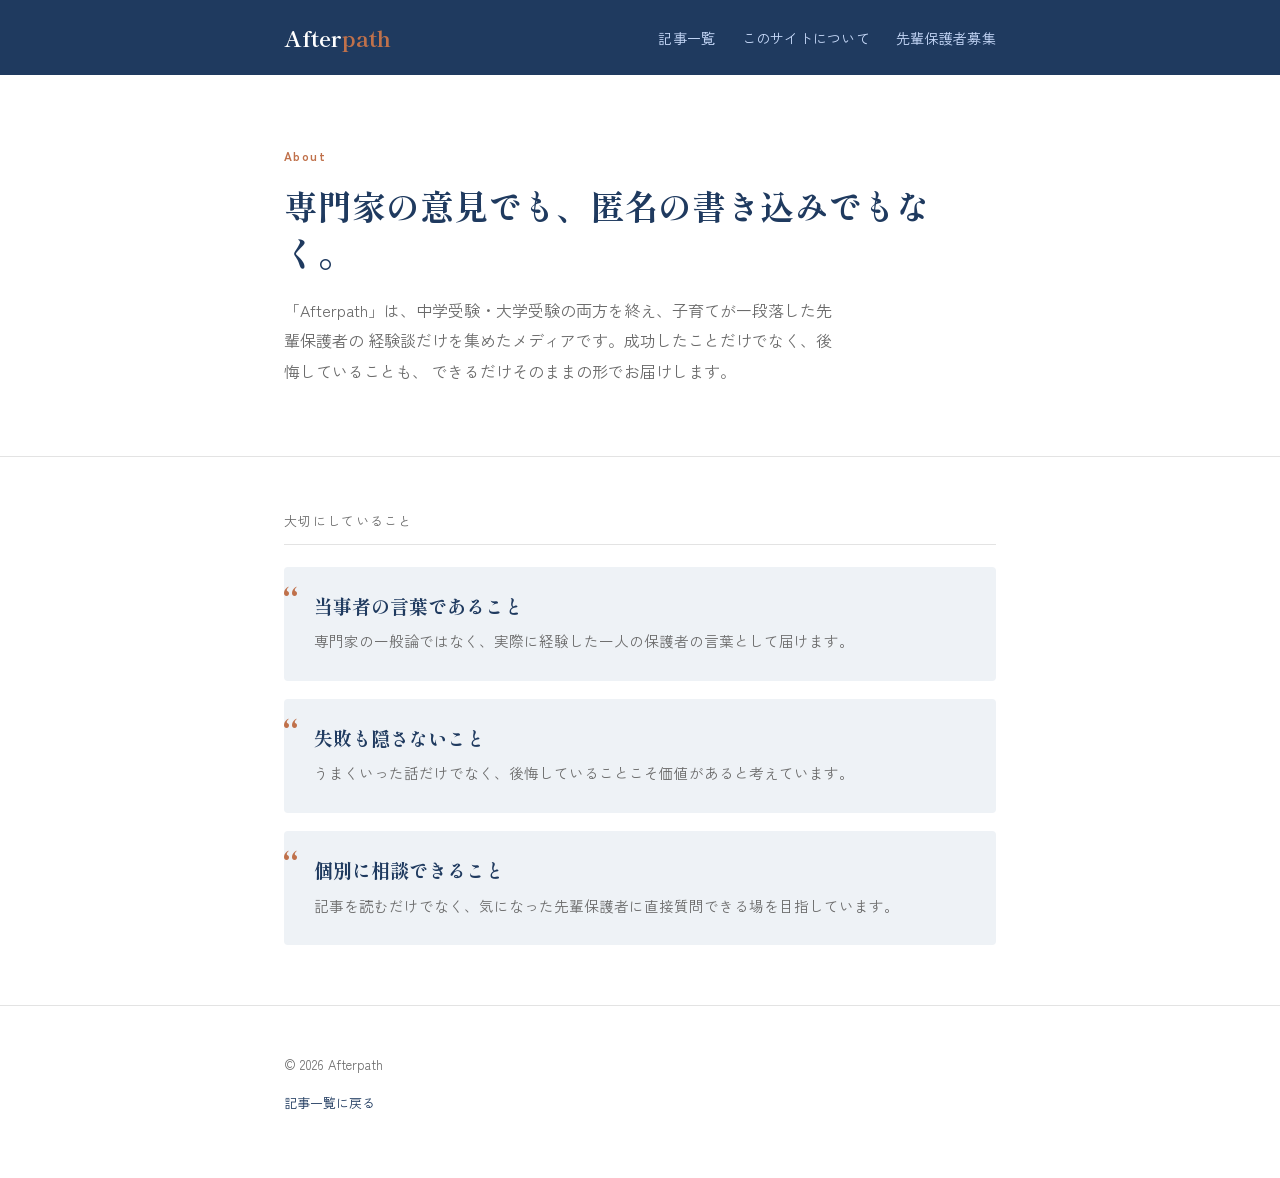
==== about.html @ 27c06162 "Add files via upload" ====
<!DOCTYPE html>
<html lang="ja">
<head>
<meta charset="UTF-8">
<meta name="viewport" content="width=device-width, initial-scale=1.0">
<title>このサイトについて｜Afterpath</title>
<link rel="preconnect" href="https://fonts.googleapis.com">
<link href="https://fonts.googleapis.com/css2?family=Shippori+Mincho:wght@600;700&family=Zen+Kaku+Gothic+New:wght@400;500;700&display=swap" rel="stylesheet">
<link rel="stylesheet" href="style.css">
</head>
<body>

<header class="site">
  <div class="wrap">
    <p class="brand">After<span>path</span></p>
    <nav class="site">
      <a href="index.html">記事一覧</a>
      <a href="about.html">このサイトについて</a>
      <a href="join.html">先輩保護者募集</a>
    </nav>
  </div>
</header>

<section class="hero">
  <div class="wrap">
    <span class="eyebrow">About</span>
    <h1>専門家の意見でも、匿名の書き込みでもなく。</h1>
    <p class="lead">
      「Afterpath」は、中学受験・大学受験の両方を終え、子育てが一段落した先輩保護者の
      経験談だけを集めたメディアです。成功したことだけでなく、後悔していることも、
      できるだけそのままの形でお届けします。
    </p>
  </div>
</section>

<div class="wrap">
  <p class="section-title">大切にしていること</p>
  <div class="card">
    <h3>当事者の言葉であること</h3>
    <p>専門家の一般論ではなく、実際に経験した一人の保護者の言葉として届けます。</p>
  </div>
  <div class="card">
    <h3>失敗も隠さないこと</h3>
    <p>うまくいった話だけでなく、後悔していることこそ価値があると考えています。</p>
  </div>
  <div class="card">
    <h3>個別に相談できること</h3>
    <p>記事を読むだけでなく、気になった先輩保護者に直接質問できる場を目指しています。</p>
  </div>
</div>

<footer class="site">
  <div class="wrap">
    <p>&copy; 2026 Afterpath</p>
    <p><a href="index.html">記事一覧に戻る</a></p>
  </div>
</footer>

</body>
</html>
---- style.css ----
:root {
  --navy: #1F3A5F;
  --navy-ink: #16283F;
  --navy-tint: #EEF2F6;
  --coral: #C0714B;
  --coral-tint: #F3E4DA;
  --ink: #2B2B2B;
  --muted: #6B6B6B;
  --paper: #FFFFFF;
  --line: #E3E3E3;
}

* { box-sizing: border-box; }

html { scroll-behavior: smooth; }

body {
  margin: 0;
  background: var(--paper);
  color: var(--ink);
  font-family: "Zen Kaku Gothic New", "Hiragino Sans", sans-serif;
  font-size: 16px;
  line-height: 1.9;
  -webkit-font-smoothing: antialiased;
}

h1, h2, h3, .brand {
  font-family: "Shippori Mincho", serif;
  color: var(--navy);
  font-weight: 700;
  line-height: 1.4;
}

a { color: var(--coral); text-decoration: none; }
a:hover, a:focus-visible { text-decoration: underline; }
a:focus-visible, button:focus-visible { outline: 2px solid var(--coral); outline-offset: 2px; }

.wrap { max-width: 760px; margin: 0 auto; padding: 0 24px; }

/* Header */
header.site {
  background: var(--navy);
  color: #E7ECF2;
  padding: 22px 0;
}
header.site .wrap { display: flex; align-items: center; justify-content: space-between; flex-wrap: wrap; gap: 10px; }
.brand { color: #fff; font-size: 22px; margin: 0; }
.brand span { color: var(--coral); }
nav.site a {
  color: #CADCFC;
  margin-left: 22px;
  font-size: 14px;
  letter-spacing: 0.02em;
}
nav.site a:first-child { margin-left: 0; }

/* Hero */
.hero { padding: 64px 0 44px; border-bottom: 1px solid var(--line); }
.eyebrow {
  display: inline-block;
  font-size: 12px;
  color: var(--coral);
  font-weight: 700;
  letter-spacing: 0.12em;
  margin-bottom: 14px;
}
.hero h1 { font-size: 34px; margin: 0 0 18px; }
.hero p.lead { font-size: 16px; color: var(--muted); max-width: 560px; margin: 0 0 26px; }

.btn {
  display: inline-block;
  background: var(--coral);
  color: #fff;
  padding: 12px 22px;
  border-radius: 3px;
  font-size: 14px;
  font-weight: 700;
}
.btn:hover { background: #A85F3D; text-decoration: none; }
.btn.ghost {
  background: transparent;
  border: 1px solid var(--navy);
  color: var(--navy);
  margin-left: 10px;
}
.btn.ghost:hover { background: var(--navy-tint); }

/* Article list */
.section-title {
  font-size: 13px;
  color: var(--muted);
  letter-spacing: 0.1em;
  margin: 52px 0 22px;
  border-bottom: 1px solid var(--line);
  padding-bottom: 10px;
}

.card {
  position: relative;
  display: block;
  padding: 26px 28px 26px 30px;
  margin-bottom: 18px;
  background: var(--navy-tint);
  border-radius: 4px;
  color: var(--ink);
}
.card::before {
  content: "\201C";
  position: absolute;
  left: -2px; top: 14px;
  font-family: "Shippori Mincho", serif;
  font-size: 46px;
  color: var(--coral);
  line-height: 1;
}
.card .tag {
  display: inline-block;
  font-size: 11px;
  color: var(--coral);
  background: var(--coral-tint);
  padding: 3px 10px;
  border-radius: 10px;
  margin-bottom: 10px;
  font-weight: 700;
}
.card h3 { font-size: 19px; margin: 0 0 8px; }
.card p { margin: 0; color: var(--muted); font-size: 14.5px; }
.card:hover { background: #E4EAF1; }
.card:hover h3 { text-decoration: underline; }

.card.placeholder {
  background: transparent;
  border: 1px dashed #C7C7C7;
  color: var(--muted);
  text-align: center;
  padding: 28px;
}
.card.placeholder::before { display: none; }

/* Article page */
.article-head { padding: 56px 0 30px; border-bottom: 1px solid var(--line); }
.article-head .tag {
  display: inline-block;
  font-size: 11px;
  color: var(--coral);
  background: var(--coral-tint);
  padding: 3px 10px;
  border-radius: 10px;
  margin-bottom: 14px;
  font-weight: 700;
}
.article-head h1 { font-size: 30px; margin: 0 0 14px; }
.byline { font-size: 13.5px; color: var(--muted); }

.article-body { padding: 36px 0 20px; }
.article-body h2 { font-size: 20px; margin: 40px 0 14px; }
.article-body p { margin: 0 0 20px; }
.pull {
  font-family: "Shippori Mincho", serif;
  font-size: 20px;
  color: var(--navy);
  border-left: 3px solid var(--coral);
  padding: 4px 0 4px 20px;
  margin: 34px 0;
}
.paid-note {
  margin-top: 44px;
  padding: 24px 26px;
  background: var(--navy-tint);
  border-radius: 4px;
}
.paid-note h3 { margin: 0 0 8px; font-size: 16px; }
.paid-note p { margin: 0; color: var(--muted); font-size: 14px; }

/* Footer */
footer.site {
  margin-top: 60px;
  padding: 34px 0 50px;
  border-top: 1px solid var(--line);
  color: var(--muted);
  font-size: 13px;
}
footer.site a { color: var(--navy); }

@media (max-width: 600px) {
  .hero h1 { font-size: 26px; }
  .article-head h1 { font-size: 24px; }
  nav.site a { margin-left: 14px; font-size: 13px; }
}
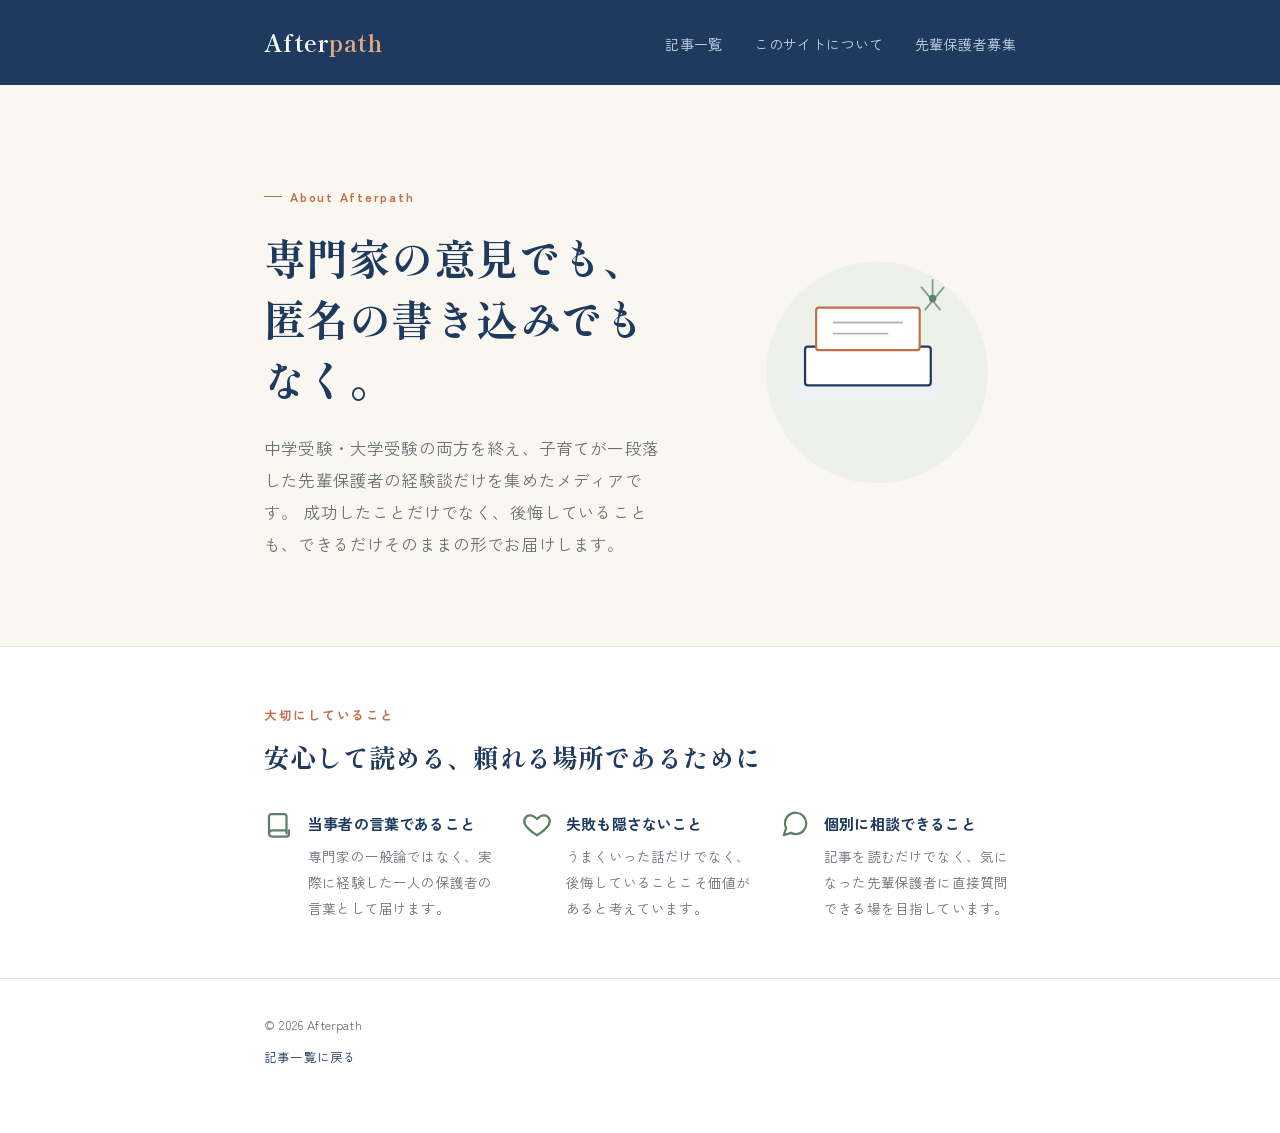
==== commit 491dc499: "Add files via upload" ====
--- a/about.html
+++ b/about.html
@@ -4,6 +4,7 @@
 <meta charset="UTF-8">
 <meta name="viewport" content="width=device-width, initial-scale=1.0">
 <title>このサイトについて｜Afterpath</title>
+<meta name="description" content="Afterpathは、中学受験・大学受験の両方を終え、子育てが一段落した先輩保護者の経験談だけを集めたメディアです。">
 <link rel="preconnect" href="https://fonts.googleapis.com">
 <link href="https://fonts.googleapis.com/css2?family=Shippori+Mincho:wght@600;700&family=Zen+Kaku+Gothic+New:wght@400;500;700&display=swap" rel="stylesheet">
 <link rel="stylesheet" href="style.css">
@@ -23,31 +24,51 @@
 
 <section class="hero">
   <div class="wrap">
-    <span class="eyebrow">About</span>
-    <h1>専門家の意見でも、匿名の書き込みでもなく。</h1>
-    <p class="lead">
-      「Afterpath」は、中学受験・大学受験の両方を終え、子育てが一段落した先輩保護者の
-      経験談だけを集めたメディアです。成功したことだけでなく、後悔していることも、
-      できるだけそのままの形でお届けします。
-    </p>
+    <div>
+      <span class="eyebrow">About Afterpath</span>
+      <h1>専門家の意見でも、<br>匿名の書き込みでもなく。</h1>
+      <p class="lead">
+        中学受験・大学受験の両方を終え、子育てが一段落した先輩保護者の経験談だけを集めたメディアです。
+        成功したことだけでなく、後悔していることも、できるだけそのままの形でお届けします。
+      </p>
+    </div>
+    <div class="hero-art">
+      <svg viewBox="0 0 320 300" role="img" aria-label="本と光のイラスト">
+        <circle cx="170" cy="140" r="120" fill="var(--sage-tint)" opacity="0.6"/>
+        <rect x="80" y="150" width="160" height="18" rx="3" fill="var(--navy-tint)"/>
+        <rect x="92" y="112" width="136" height="42" rx="3" fill="var(--paper)" stroke="var(--navy)" stroke-width="2.4"/>
+        <rect x="104" y="70" width="112" height="46" rx="3" fill="var(--paper)" stroke="var(--coral)" stroke-width="2.4"/>
+        <line x1="122" y1="86" x2="198" y2="86" stroke="var(--muted)" stroke-width="2" opacity="0.5"/>
+        <line x1="122" y1="98" x2="182" y2="98" stroke="var(--muted)" stroke-width="2" opacity="0.5"/>
+        <circle cx="230" cy="60" r="4" fill="var(--sage)"/>
+        <path d="M230,60 L230,40 M218,48 L238,72 M242,48 L222,72" stroke="var(--sage)" stroke-width="2" stroke-linecap="round" opacity="0.7"/>
+      </svg>
+    </div>
   </div>
 </section>
 
-<div class="wrap">
-  <p class="section-title">大切にしていること</p>
-  <div class="card">
-    <h3>当事者の言葉であること</h3>
-    <p>専門家の一般論ではなく、実際に経験した一人の保護者の言葉として届けます。</p>
+<section class="section">
+  <div class="wrap">
+    <div class="section-head">
+      <p class="section-label">大切にしていること</p>
+      <h2 class="section-title-lg">安心して読める、頼れる場所であるために</h2>
+    </div>
+    <div class="trust-strip">
+      <div class="trust-item">
+        <svg viewBox="0 0 24 24" fill="none" stroke="currentColor" stroke-width="1.8" stroke-linecap="round" stroke-linejoin="round"><path d="M4 19.5V6a2 2 0 012-2h10a2 2 0 012 2v13.5M4 19.5A2.5 2.5 0 016.5 17H18M4 19.5A2.5 2.5 0 006.5 22H18a2 2 0 002-2v-3"/></svg>
+        <div><h4>当事者の言葉であること</h4><p>専門家の一般論ではなく、実際に経験した一人の保護者の言葉として届けます。</p></div>
+      </div>
+      <div class="trust-item">
+        <svg viewBox="0 0 24 24" fill="none" stroke="currentColor" stroke-width="1.8" stroke-linecap="round" stroke-linejoin="round"><path d="M12 21s-7-4.35-9.5-8.5C.5 8.5 3 5 6.5 5c2 0 3.5 1 5.5 3 2-2 3.5-3 5.5-3 3.5 0 6 3.5 4 7.5C19 16.65 12 21 12 21z"/></svg>
+        <div><h4>失敗も隠さないこと</h4><p>うまくいった話だけでなく、後悔していることこそ価値があると考えています。</p></div>
+      </div>
+      <div class="trust-item">
+        <svg viewBox="0 0 24 24" fill="none" stroke="currentColor" stroke-width="1.8" stroke-linecap="round" stroke-linejoin="round"><path d="M21 11.5a8.38 8.38 0 01-.9 3.8 8.5 8.5 0 01-7.6 4.7 8.38 8.38 0 01-3.8-.9L3 21l1.9-5.7a8.38 8.38 0 01-.9-3.8 8.5 8.5 0 014.7-7.6 8.38 8.38 0 013.8-.9h.5a8.48 8.48 0 018 8v.5z"/></svg>
+        <div><h4>個別に相談できること</h4><p>記事を読むだけでなく、気になった先輩保護者に直接質問できる場を目指しています。</p></div>
+      </div>
+    </div>
   </div>
-  <div class="card">
-    <h3>失敗も隠さないこと</h3>
-    <p>うまくいった話だけでなく、後悔していることこそ価値があると考えています。</p>
-  </div>
-  <div class="card">
-    <h3>個別に相談できること</h3>
-    <p>記事を読むだけでなく、気になった先輩保護者に直接質問できる場を目指しています。</p>
-  </div>
-</div>
+</section>
 
 <footer class="site">
   <div class="wrap">
--- a/style.css
+++ b/style.css
@@ -1,189 +1,282 @@
+/* ============================================================
+   Afterpath — design tokens
+   Signature: the "letter" motif. Every story is treated as a
+   sealed letter passed from a senpai parent to a kouhai parent —
+   torn-edge cards, a wax-seal initial badge instead of a photo,
+   and a hero built from an illustrated envelope + reading light.
+   ============================================================ */
+
 :root {
   --navy: #1F3A5F;
-  --navy-ink: #16283F;
-  --navy-tint: #EEF2F6;
+  --navy-deep: #142A45;
+  --navy-tint: #EDF1F6;
   --coral: #C0714B;
+  --coral-deep: #A85F3D;
   --coral-tint: #F3E4DA;
-  --ink: #2B2B2B;
-  --muted: #6B6B6B;
+  --sage: #5E7F68;
+  --sage-tint: #E7EEE7;
   --paper: #FFFFFF;
-  --line: #E3E3E3;
+  --paper-warm: #FAF7F1;
+  --ink: #24313D;
+  --muted: #6B7178;
+  --line: #E6E1D8;
+
+  --space-1: 8px;
+  --space-2: 14px;
+  --space-3: 22px;
+  --space-4: 34px;
+  --space-5: 56px;
+  --space-6: 88px;
+
+  --radius: 3px;
 }
 
 * { box-sizing: border-box; }
-
 html { scroll-behavior: smooth; }
+
+@media (prefers-reduced-motion: reduce) {
+  html { scroll-behavior: auto; }
+  * { animation-duration: 0.001ms !important; transition-duration: 0.001ms !important; }
+}
 
 body {
   margin: 0;
   background: var(--paper);
   color: var(--ink);
   font-family: "Zen Kaku Gothic New", "Hiragino Sans", sans-serif;
-  font-size: 16px;
-  line-height: 1.9;
+  font-size: 17px;
+  line-height: 1.95;
   -webkit-font-smoothing: antialiased;
-}
-
-h1, h2, h3, .brand {
+  letter-spacing: 0.01em;
+}
+
+h1, h2, h3, .brand, .quote-mark {
   font-family: "Shippori Mincho", serif;
   color: var(--navy);
   font-weight: 700;
-  line-height: 1.4;
+  line-height: 1.45;
 }
 
 a { color: var(--coral); text-decoration: none; }
-a:hover, a:focus-visible { text-decoration: underline; }
-a:focus-visible, button:focus-visible { outline: 2px solid var(--coral); outline-offset: 2px; }
-
-.wrap { max-width: 760px; margin: 0 auto; padding: 0 24px; }
-
-/* Header */
+a:hover { text-decoration: underline; }
+a:focus-visible, button:focus-visible, .card:focus-visible {
+  outline: 2px solid var(--coral);
+  outline-offset: 3px;
+  border-radius: 2px;
+}
+
+.wrap { max-width: 800px; margin: 0 auto; padding: 0 24px; }
+.wrap.narrow { max-width: 680px; }
+
+/* ---------- Header ---------- */
 header.site {
   background: var(--navy);
-  color: #E7ECF2;
-  padding: 22px 0;
-}
-header.site .wrap { display: flex; align-items: center; justify-content: space-between; flex-wrap: wrap; gap: 10px; }
-.brand { color: #fff; font-size: 22px; margin: 0; }
-.brand span { color: var(--coral); }
+  padding: 26px 0;
+}
+header.site .wrap { display: flex; align-items: center; justify-content: space-between; flex-wrap: wrap; gap: 12px; }
+.brand { color: #fff; font-size: 23px; margin: 0; letter-spacing: 0.02em; }
+.brand span { color: #E1A883; }
 nav.site a {
-  color: #CADCFC;
-  margin-left: 22px;
+  color: #C7D4E4;
+  margin-left: 26px;
   font-size: 14px;
-  letter-spacing: 0.02em;
+  letter-spacing: 0.03em;
 }
 nav.site a:first-child { margin-left: 0; }
-
-/* Hero */
-.hero { padding: 64px 0 44px; border-bottom: 1px solid var(--line); }
+nav.site a:hover { color: #fff; text-decoration: none; }
+
+/* ---------- Hero ---------- */
+.hero {
+  padding: var(--space-6) 0 var(--space-5);
+  background: var(--paper-warm);
+  border-bottom: 1px solid var(--line);
+  overflow: hidden;
+}
+.hero .wrap { display: grid; grid-template-columns: 1.15fr 0.85fr; gap: var(--space-5); align-items: center; }
 .eyebrow {
+  display: inline-flex;
+  align-items: center;
+  gap: 8px;
+  font-size: 12.5px;
+  color: var(--coral);
+  font-weight: 700;
+  letter-spacing: 0.14em;
+  margin-bottom: 18px;
+}
+.eyebrow::before {
+  content: "";
+  width: 18px; height: 1px;
+  background: var(--coral);
   display: inline-block;
-  font-size: 12px;
-  color: var(--coral);
-  font-weight: 700;
-  letter-spacing: 0.12em;
-  margin-bottom: 14px;
-}
-.hero h1 { font-size: 34px; margin: 0 0 18px; }
-.hero p.lead { font-size: 16px; color: var(--muted); max-width: 560px; margin: 0 0 26px; }
-
+}
+.hero h1 {
+  font-size: 42px;
+  margin: 0 0 22px;
+  letter-spacing: 0.01em;
+}
+.hero p.lead {
+  font-size: 16.5px;
+  color: var(--muted);
+  max-width: 520px;
+  margin: 0 0 30px;
+}
+.hero-art { display: flex; align-items: center; justify-content: center; }
+.hero-art svg { width: 100%; max-width: 320px; height: auto; }
+
+.btn-row { display: flex; gap: 12px; flex-wrap: wrap; }
 .btn {
   display: inline-block;
   background: var(--coral);
   color: #fff;
-  padding: 12px 22px;
-  border-radius: 3px;
-  font-size: 14px;
-  font-weight: 700;
-}
-.btn:hover { background: #A85F3D; text-decoration: none; }
+  padding: 13px 24px;
+  border-radius: var(--radius);
+  font-size: 14.5px;
+  font-weight: 700;
+  letter-spacing: 0.02em;
+}
+.btn:hover { background: var(--coral-deep); text-decoration: none; }
 .btn.ghost {
   background: transparent;
   border: 1px solid var(--navy);
   color: var(--navy);
-  margin-left: 10px;
-}
-.btn.ghost:hover { background: var(--navy-tint); }
-
-/* Article list */
-.section-title {
-  font-size: 13px;
-  color: var(--muted);
-  letter-spacing: 0.1em;
-  margin: 52px 0 22px;
-  border-bottom: 1px solid var(--line);
-  padding-bottom: 10px;
-}
-
-.card {
+}
+.btn.ghost:hover { background: var(--navy-tint); text-decoration: none; }
+
+/* ---------- Section rhythm ---------- */
+.section { padding: var(--space-5) 0; }
+.section.alt { background: var(--paper-warm); border-top: 1px solid var(--line); border-bottom: 1px solid var(--line); }
+.section-head { margin-bottom: var(--space-4); }
+.section-label {
+  font-size: 12.5px;
+  color: var(--coral);
+  font-weight: 700;
+  letter-spacing: 0.12em;
+  margin: 0 0 10px;
+}
+.section-title-lg { font-size: 26px; margin: 0; }
+.section-sub { color: var(--muted); font-size: 15px; margin: 10px 0 0; max-width: 560px; }
+
+/* ---------- Letter cards (signature element) ---------- */
+.letters { display: flex; flex-direction: column; gap: var(--space-3); }
+
+.letter {
   position: relative;
-  display: block;
-  padding: 26px 28px 26px 30px;
-  margin-bottom: 18px;
-  background: var(--navy-tint);
-  border-radius: 4px;
-  color: var(--ink);
-}
-.card::before {
-  content: "\201C";
+  display: grid;
+  grid-template-columns: 64px 1fr;
+  gap: 20px;
+  padding: 28px 30px 28px 24px;
+  background: var(--paper);
+  border: 1px solid var(--line);
+  border-radius: var(--radius);
+  box-shadow: 0 1px 2px rgba(31,58,95,0.04);
+  transition: box-shadow 0.15s ease, transform 0.15s ease;
+}
+.letter:hover { box-shadow: 0 8px 24px rgba(31,58,95,0.09); transform: translateY(-1px); }
+.letter::before {
+  content: "";
   position: absolute;
-  left: -2px; top: 14px;
+  left: 0; top: 14px; bottom: 14px;
+  width: 3px;
+  background: var(--seal, var(--coral));
+  border-radius: 0 2px 2px 0;
+}
+
+.seal {
+  width: 52px; height: 52px;
+  border-radius: 50%;
+  display: flex; align-items: center; justify-content: center;
   font-family: "Shippori Mincho", serif;
-  font-size: 46px;
-  color: var(--coral);
-  line-height: 1;
-}
-.card .tag {
+  font-weight: 700;
+  font-size: 19px;
+  color: #fff;
+  background: var(--seal, var(--coral));
+  align-self: start;
+}
+
+.letter-tag {
   display: inline-block;
   font-size: 11px;
-  color: var(--coral);
-  background: var(--coral-tint);
+  font-weight: 700;
   padding: 3px 10px;
   border-radius: 10px;
-  margin-bottom: 10px;
-  font-weight: 700;
-}
-.card h3 { font-size: 19px; margin: 0 0 8px; }
-.card p { margin: 0; color: var(--muted); font-size: 14.5px; }
-.card:hover { background: #E4EAF1; }
-.card:hover h3 { text-decoration: underline; }
-
-.card.placeholder {
-  background: transparent;
-  border: 1px dashed #C7C7C7;
+  margin-bottom: 9px;
+  color: var(--seal, var(--coral));
+  background: color-mix(in srgb, var(--seal, var(--coral)) 14%, white);
+}
+.letter h3 { font-size: 19px; margin: 0 0 8px; line-height: 1.5; }
+.letter p.excerpt { margin: 0; color: var(--muted); font-size: 14.5px; }
+.letter .meta { font-size: 12.5px; color: var(--muted); margin-top: 10px; }
+
+.letter.placeholder {
+  grid-template-columns: 1fr;
+  border-style: dashed;
+  box-shadow: none;
+  text-align: center;
   color: var(--muted);
-  text-align: center;
-  padding: 28px;
-}
-.card.placeholder::before { display: none; }
-
-/* Article page */
-.article-head { padding: 56px 0 30px; border-bottom: 1px solid var(--line); }
-.article-head .tag {
-  display: inline-block;
-  font-size: 11px;
-  color: var(--coral);
-  background: var(--coral-tint);
-  padding: 3px 10px;
-  border-radius: 10px;
-  margin-bottom: 14px;
-  font-weight: 700;
-}
-.article-head h1 { font-size: 30px; margin: 0 0 14px; }
-.byline { font-size: 13.5px; color: var(--muted); }
-
-.article-body { padding: 36px 0 20px; }
-.article-body h2 { font-size: 20px; margin: 40px 0 14px; }
+  font-size: 14px;
+}
+.letter.placeholder::before { display: none; }
+
+/* ---------- Trust strip ---------- */
+.trust-strip {
+  display: grid;
+  grid-template-columns: repeat(3, 1fr);
+  gap: var(--space-3);
+  margin-top: var(--space-4);
+}
+.trust-item { display: flex; gap: 14px; align-items: flex-start; }
+.trust-item svg { flex: none; width: 30px; height: 30px; color: var(--sage); }
+.trust-item h4 { margin: 0 0 4px; font-size: 15px; color: var(--navy); font-family: "Zen Kaku Gothic New", sans-serif; font-weight: 700; }
+.trust-item p { margin: 0; font-size: 13.5px; color: var(--muted); }
+
+/* ---------- Article page ---------- */
+.article-head { padding: var(--space-5) 0 var(--space-4); border-bottom: 1px solid var(--line); background: var(--paper-warm); }
+.article-head .letter-tag { font-size: 11.5px; }
+.article-head h1 { font-size: 31px; margin: 16px 0 14px; }
+.byline { display: flex; align-items: center; gap: 12px; font-size: 13.5px; color: var(--muted); }
+.byline .seal { width: 38px; height: 38px; font-size: 15px; }
+
+.article-body { padding: var(--space-5) 0 var(--space-3); }
+.article-body .wrap { max-width: 660px; }
+.article-body h2 { font-size: 19px; margin: 44px 0 14px; }
 .article-body p { margin: 0 0 20px; }
 .pull {
   font-family: "Shippori Mincho", serif;
-  font-size: 20px;
+  font-size: 19px;
   color: var(--navy);
   border-left: 3px solid var(--coral);
-  padding: 4px 0 4px 20px;
-  margin: 34px 0;
+  padding: 2px 0 2px 22px;
+  margin: 36px 0;
 }
 .paid-note {
-  margin-top: 44px;
-  padding: 24px 26px;
+  margin-top: 46px;
+  padding: 26px 28px;
   background: var(--navy-tint);
-  border-radius: 4px;
-}
-.paid-note h3 { margin: 0 0 8px; font-size: 16px; }
+  border-radius: var(--radius);
+}
+.paid-note h3 { margin: 0 0 8px; font-size: 16px; font-family: "Zen Kaku Gothic New", sans-serif; }
 .paid-note p { margin: 0; color: var(--muted); font-size: 14px; }
 
-/* Footer */
+.back-link { display: inline-block; margin: var(--space-4) 0 0; font-size: 14px; }
+
+/* ---------- Footer ---------- */
 footer.site {
-  margin-top: 60px;
-  padding: 34px 0 50px;
+  padding: var(--space-4) 0 var(--space-5);
   border-top: 1px solid var(--line);
   color: var(--muted);
-  font-size: 13px;
+  font-size: 12.5px;
 }
 footer.site a { color: var(--navy); }
-
-@media (max-width: 600px) {
-  .hero h1 { font-size: 26px; }
-  .article-head h1 { font-size: 24px; }
-  nav.site a { margin-left: 14px; font-size: 13px; }
-}
+footer.site p { margin: 0 0 8px; }
+
+/* ---------- Responsive ---------- */
+@media (max-width: 720px) {
+  .hero .wrap { grid-template-columns: 1fr; }
+  .hero-art { order: -1; max-width: 220px; margin: 0 auto; }
+  .hero h1 { font-size: 30px; }
+  .article-head h1 { font-size: 25px; }
+  .trust-strip { grid-template-columns: 1fr; }
+  .letter { grid-template-columns: 48px 1fr; padding: 22px 20px; gap: 14px; }
+  .seal { width: 42px; height: 42px; font-size: 16px; }
+  nav.site a { margin-left: 16px; font-size: 13px; }
+}
